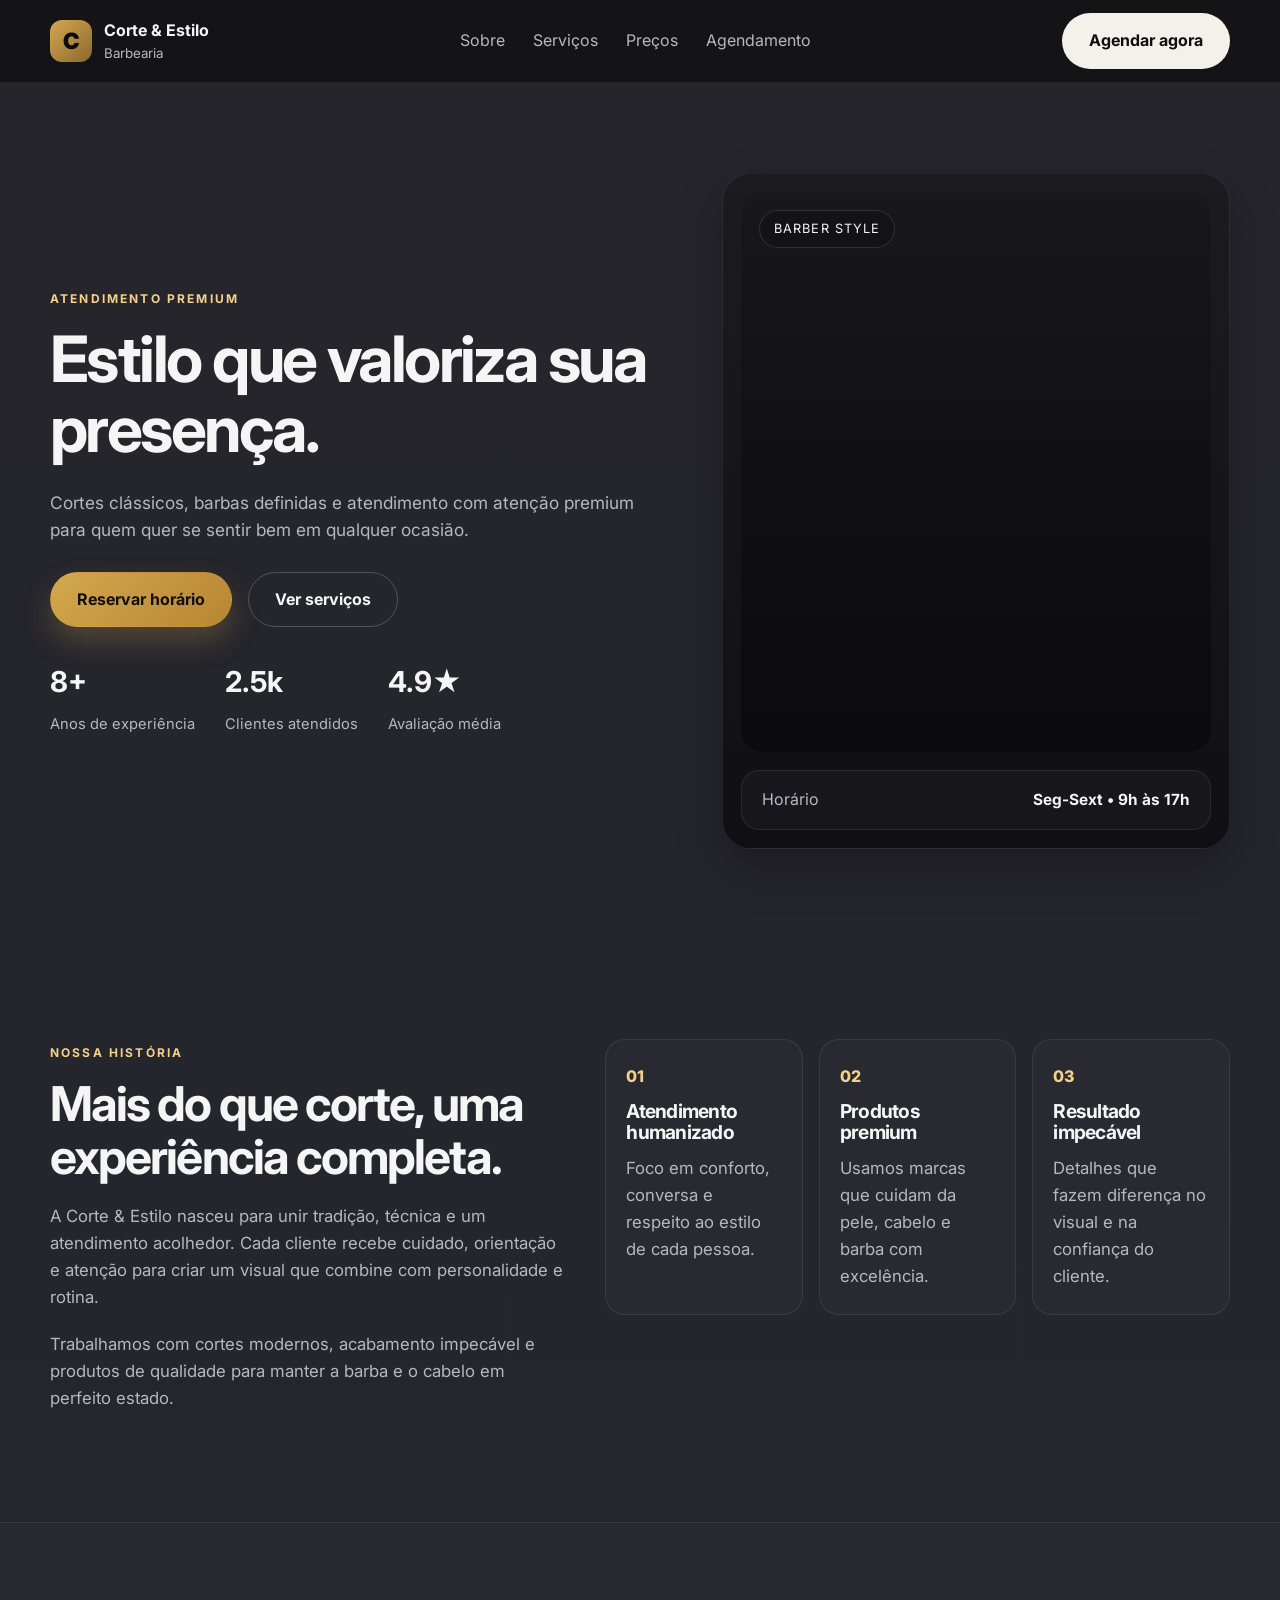
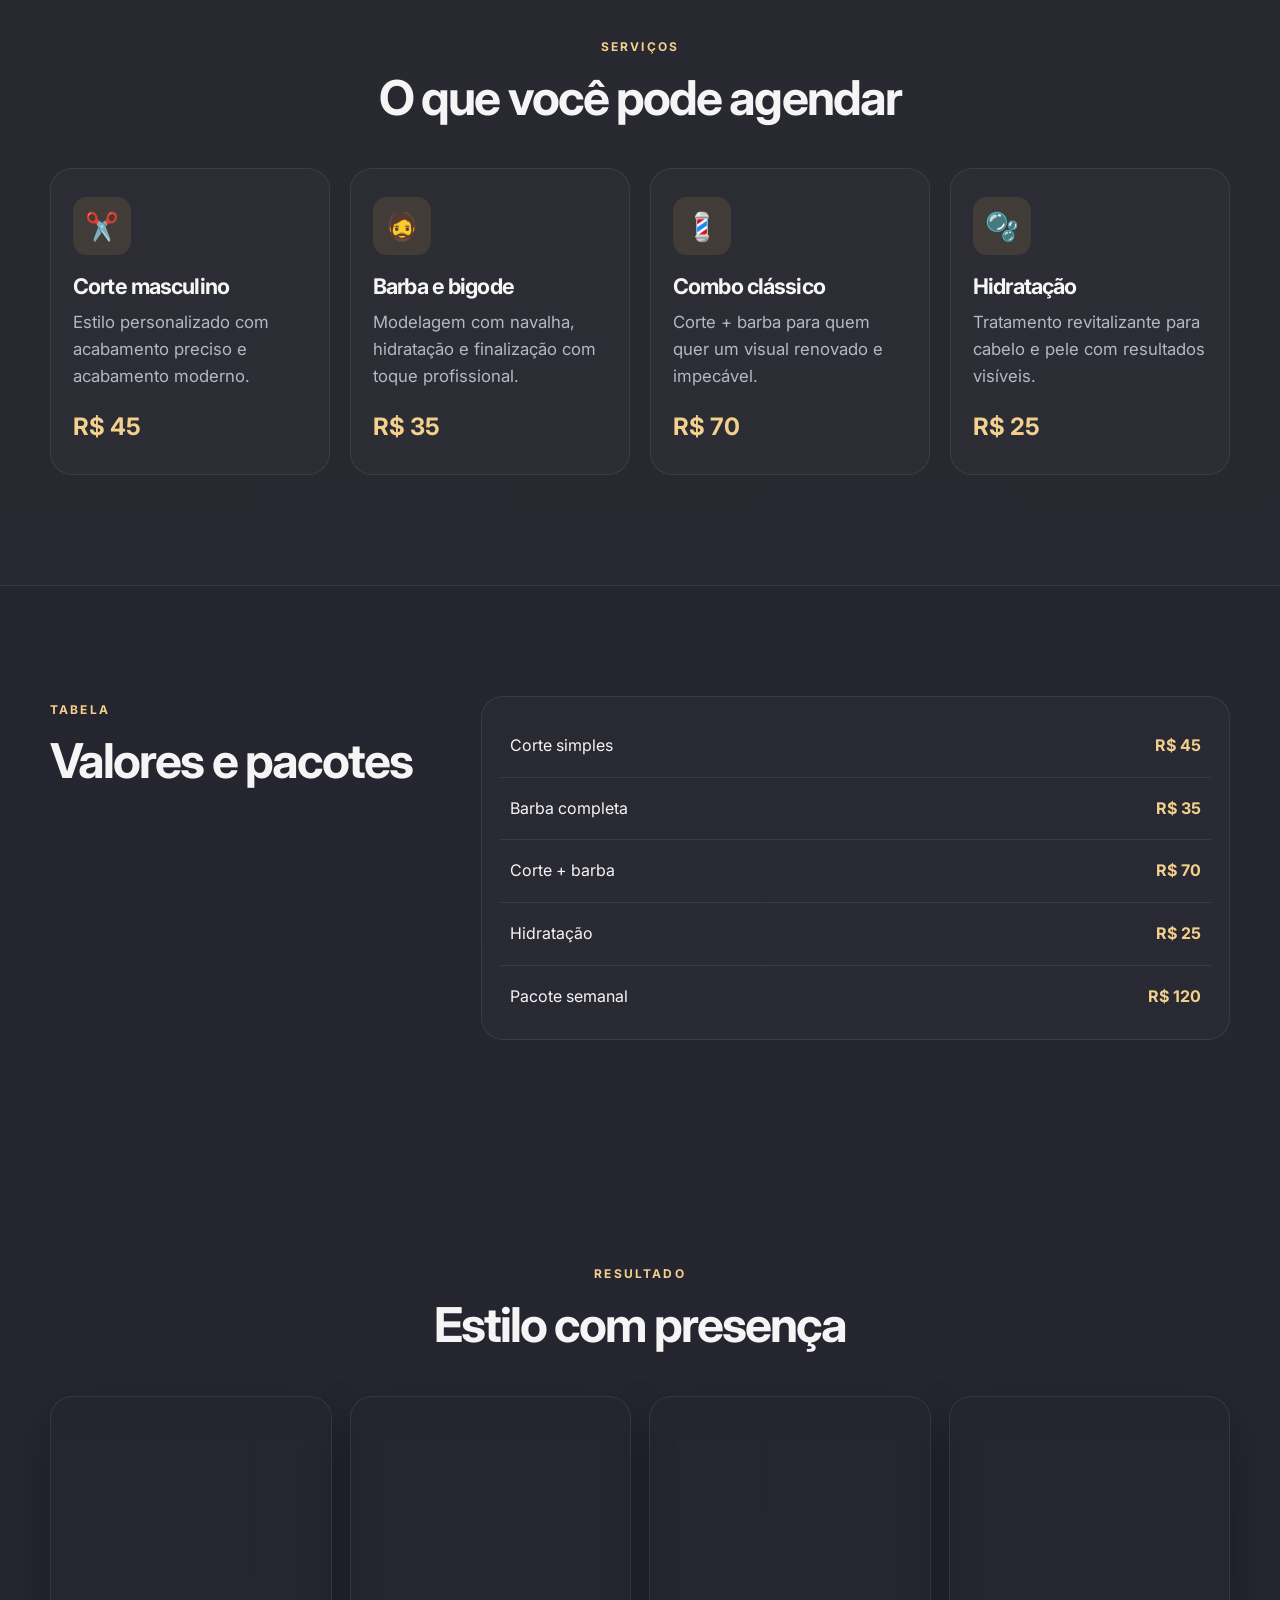
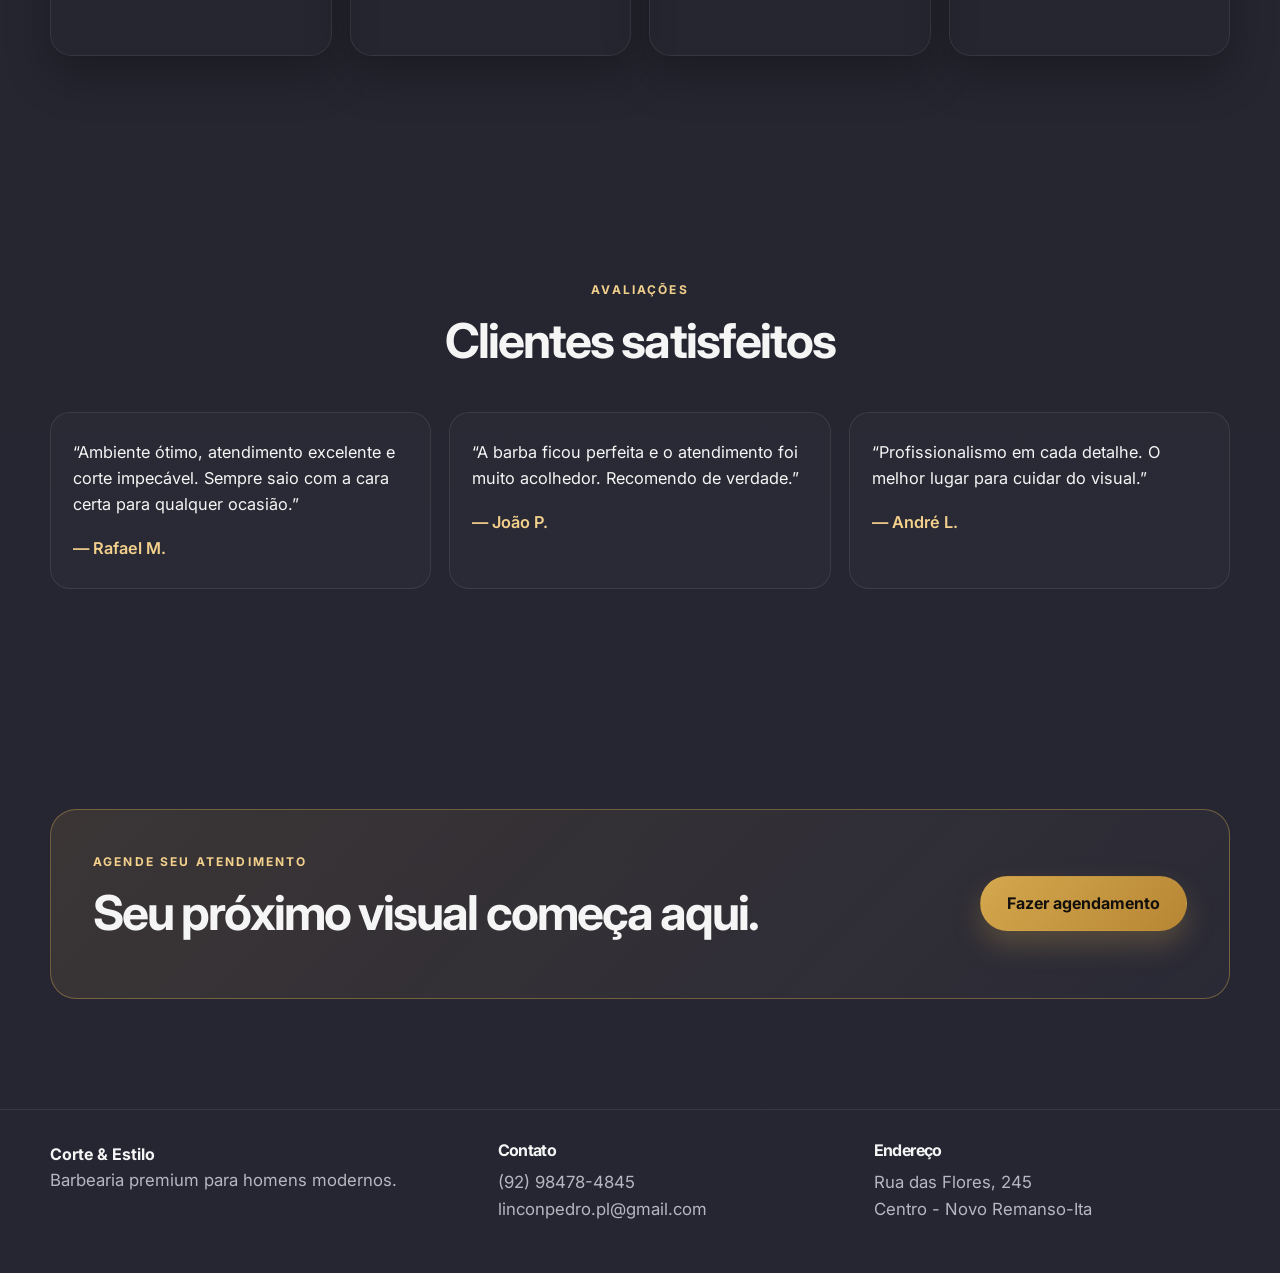
==== barbearia/index.html @ 75e9f83e "Add files via upload" ====
<!DOCTYPE html>
<html lang="pt-br">
<head>
    <meta charset="UTF-8">
    <meta name="viewport" content="width=device-width, initial-scale=1.0">
    <title>Barbearia Corte & Estilo</title>
   
    <link rel="preconnect" href="https://fonts.googleapis.com">
    <link rel="preconnect" href="https://fonts.gstatic.com" crossorigin>
    <link href="https://fonts.googleapis.com/css2?family=Inter:wght@400;500;600;700;800;900&display=swap" rel="stylesheet">
    <link rel="stylesheet" href="style.css">
</head>
<body>
    <header class="topbar">
        <div class="container nav">
            <div class="logo">
                <span class="logo-mark">C</span>
                <div>
                    <strong>Corte & Estilo</strong>
                    <small>Barbearia</small>
                </div>
            </div>

            <nav>
                <a href="#sobre">Sobre</a>
                <a href="#servicos">Serviços</a>
                <a href="#precos">Preços</a>
                <a href="#agendamento">Agendamento</a>
            </nav>

            <a class="btn btn-dark" href="pag1.html">Agendar agora</a>
        </div>
    </header>

    <main>
        <section class="hero">
            <div class="container hero-grid">
                <div class="hero-copy">
                    <span class="eyebrow">Atendimento premium</span>
                    <h1>Estilo que valoriza sua presença.</h1>
                    <p>
                        Cortes clássicos, barbas definidas e atendimento com atenção premium para quem 
                        quer se sentir bem em qualquer ocasião.
                    </p>

                    <div class="hero-actions">
                        <a class="btn btn-gold" href="pag1.html">Reservar horário</a>
                        <a class="btn btn-light" href="#servicos">Ver serviços</a>
                    </div>

                    <div class="hero-stats">
                        <div>
                            <strong>8+</strong>
                            <span>Anos de experiência</span>
                        </div>
                        <div>
                            <strong>2.5k</strong>
                            <span>Clientes atendidos</span>
                        </div>
                        <div>
                            <strong>4.9★</strong>
                            <span>Avaliação média</span>
                        </div>
                    </div>
                </div>

                <div class="hero-visual">
                    <div class="card-visual">
                        <div class="photo-frame">
                            <div class="mini-badge">Barber style</div>
                        </div>
                        <div class="info-box">
                            <span>Horário</span>
                            <strong>Seg-Sext • 9h às 17h</strong>
                        </div>
                    </div>
                </div>
            </div>
        </section>

        <section id="sobre" class="about section">
            <div class="container about-grid">
                <div class="about-text">
                    <span class="eyebrow">Nossa história</span>
                    <h2>Mais do que corte, uma experiência completa.</h2>
                    <p>
                        A Corte & Estilo nasceu para unir tradição, técnica e um atendimento acolhedor. 
                        Cada cliente recebe cuidado, orientação e atenção para criar um visual que combine
                        com personalidade e rotina.
                    </p>
                    <p>
                        Trabalhamos com cortes modernos, acabamento impecável e produtos de qualidade para 
                        manter a barba e o cabelo em perfeito estado.
                    </p>
                </div>

                <div class="about-points">
                    <div class="point">
                        <span>01</span>
                        <h3>Atendimento humanizado</h3>
                        <p>Foco em conforto, conversa e respeito ao estilo de cada pessoa.</p>
                    </div>
                    <div class="point">
                        <span>02</span>
                        <h3>Produtos premium</h3>
                        <p>Usamos marcas que cuidam da pele, cabelo e barba com excelência.</p>
                    </div>
                    <div class="point">
                        <span>03</span>
                        <h3>Resultado impecável</h3>
                        <p>Detalhes que fazem diferença no visual e na confiança do cliente.</p>
                    </div>
                </div>
            </div>
        </section>

        <section id="servicos" class="services section">
            <div class="container">
                <div class="section-heading">
                    <span class="eyebrow">Serviços</span>
                    <h2>O que você pode agendar</h2>
                </div>

                <div class="cards-grid">
                    <article class="service-card">
                        <div class="icon">✂️</div>
                        <h3>Corte masculino</h3>
                        <p>Estilo personalizado com acabamento preciso e acabamento moderno.</p>
                        <strong>R$ 45</strong>
                    </article>

                    <article class="service-card">
                        <div class="icon">🧔</div>
                        <h3>Barba e bigode</h3>
                        <p>Modelagem com navalha, hidratação e finalização com toque profissional.</p>
                        <strong>R$ 35</strong>
                    </article>

                    <article class="service-card">
                        <div class="icon">💈</div>
                        <h3>Combo clássico</h3>
                        <p>Corte + barba para quem quer um visual renovado e impecável.</p>
                        <strong>R$ 70</strong>
                    </article>

                    <article class="service-card">
                        <div class="icon">🫧</div>
                        <h3>Hidratação</h3>
                        <p>Tratamento revitalizante para cabelo e pele com resultados visíveis.</p>
                        <strong>R$ 25</strong>
                    </article>
                </div>
            </div>
        </section>

        <section id="precos" class="pricing section">
            <div class="container pricing-box">
                <div class="section-heading left">
                    <span class="eyebrow">Tabela</span>
                    <h2>Valores e pacotes</h2>
                </div>

                <div class="price-list">
                    <div class="price-row">
                        <span>Corte simples</span>
                        <strong>R$ 45</strong>
                    </div>
                    <div class="price-row">
                        <span>Barba completa</span>
                        <strong>R$ 35</strong>
                    </div>
                    <div class="price-row">
                        <span>Corte + barba</span>
                        <strong>R$ 70</strong>
                    </div>
                    <div class="price-row">
                        <span>Hidratação</span>
                        <strong>R$ 25</strong>
                    </div>
                    <div class="price-row">
                        <span>Pacote semanal</span>
                        <strong>R$ 120</strong>
                    </div>
                </div>
            </div>
        </section>

        <section class="gallery section">
            <div class="container">
                <div class="section-heading">
                    <span class="eyebrow">Resultado</span>
                    <h2>Estilo com presença</h2>
                </div>

                <div class="gallery-grid">
                    <div class="item item-one"></div>
                    <div class="item item-two"></div>
                    <div class="item item-three"></div>
                    <div class="item item-four"></div>
                </div>
            </div>
        </section>

        <section class="testimonials section">
            <div class="container">
                <div class="section-heading">
                    <span class="eyebrow">Avaliações</span>
                    <h2>Clientes satisfeitos</h2>
                </div>

                <div class="testimonial-grid">
                    <blockquote>
                        “Ambiente ótimo, atendimento excelente e corte impecável. Sempre saio com a cara 
                        certa para qualquer ocasião.”
                        <footer>— Rafael M.</footer>
                    </blockquote>
                    <blockquote>
                        “A barba ficou perfeita e o atendimento foi muito acolhedor. Recomendo de verdade.”
                        <footer>— João P.</footer>
                    </blockquote>
                    <blockquote>
                        “Profissionalismo em cada detalhe. O melhor lugar para cuidar do visual.”
                        <footer>— André L.</footer>
                    </blockquote>
                </div>
            </div>
        </section>

        <section id="agendamento" class="cta section">
            <div class="container cta-box">
                <div>
                    <span class="eyebrow">Agende seu atendimento</span>
                    <h2>Seu próximo visual começa aqui.</h2>
                </div>
                <a class="btn btn-gold" href="pag1.html">Fazer agendamento</a>
            </div>
        </section>
    </main>

    <footer class="footer">
        <div class="container footer-grid">
            <div>
                <strong>Corte & Estilo</strong>
                <p>Barbearia premium para homens modernos.</p>
            </div>
            <div>
                <h4>Contato</h4>
                <p>(92) 98478-4845</p>
                <p>linconpedro.pl@gmail.com</p>
            </div>
            <div>
                <h4>Endereço</h4>
                <p>Rua das Flores, 245</p>
                <p>Centro - Novo Remanso-Ita</p>
            </div>
        </div>
    </footer>
</body>
</html>
---- barbearia/style.css ----
:root {
    --bg: #0f0f12;
    --bg-soft: #17171d;
    --panel: #1d1d24;
    --panel-2: #2b2b35;
    --gold: #d4a84e;
    --gold-soft: #f3d18c;
    --text: #f5f5f5;
    --muted: #b7b7c2;
    --line: rgba(255, 255, 255, 0.08);
    --shadow: 0 20px 45px rgba(0, 0, 0, 0.28);
}

* {
    margin: 0;
    padding: 0;
    box-sizing: border-box;
}

html {
    scroll-behavior: smooth;
}

body {
    font-family: 'Inter', sans-serif;
    background: linear-gradient(180deg, #25252b 0%, #262633 100%);
    color: var(--text);
    line-height: 1.6;
}

img {
    max-width: 100%;
    display: block;
}

a {
    text-decoration: none;
    color: inherit;
}

button,
input,
select,
textarea {
    font: inherit;
}

.container {
    width: min(1180px, calc(100% - 32px));
    margin: 0 auto;
}

.section {
    padding: 110px 0;
}

.eyebrow {
    display: inline-block;
    font-size: 12px;
    letter-spacing: 0.18em;
    text-transform: uppercase;
    color: var(--gold-soft);
    margin-bottom: 16px;
    font-weight: 700;
}

h1, h2, h3, h4 {
    line-height: 1.1;
    letter-spacing: -0.04em;
}

h1 {
    font-size: clamp(2.8rem, 5vw, 5rem);
    margin-bottom: 24px;
}

h2 {
    font-size: clamp(2rem, 4vw, 3rem);
    margin-bottom: 20px;
}

p {
    color: var(--muted);
    font-size: 1.05rem;
}

.topbar {
    position: sticky;
    top: 0;
    z-index: 50;
    backdrop-filter: blur(12px);
    background: rgba(15, 15, 18, 0.75);
    border-bottom: 1px solid var(--line);
}

.nav {
    display: flex;
    align-items: center;
    justify-content: space-between;
    min-height: 82px;
    gap: 24px;
}

.logo {
    display: flex;
    align-items: center;
    gap: 12px;
}

.logo-mark {
    display: grid;
    place-items: center;
    width: 42px;
    height: 42px;
    border-radius: 12px;
    background: linear-gradient(135deg, var(--gold), #8d6830);
    color: #0b0b0d;
    font-weight: 900;
    font-size: 1.4rem;
}

.logo strong {
    display: block;
    font-size: 1rem;
}

.logo small {
    color: var(--muted);
    display: block;
}

nav {
    display: flex;
    align-items: center;
    gap: 28px;
    color: var(--muted);
}

nav a {
    transition: color 0.2s ease;
}

nav a:hover {
    color: var(--gold-soft);
}

.btn {
    display: inline-flex;
    align-items: center;
    justify-content: center;
    border-radius: 999px;
    padding: 14px 26px;
    font-weight: 700;
    transition: transform 0.2s ease, box-shadow 0.2s ease;
    border: 1px solid transparent;
}

.btn:hover {
    transform: translateY(-2px);
}

.btn-dark {
    background: #f4f0ea;
    color: #0f0f12;
}

.btn-gold {
    background: linear-gradient(135deg, var(--gold) 0%, #b78634 100%);
    color: #120f0d;
    box-shadow: 0 14px 28px rgba(212, 168, 78, 0.25);
}

.btn-light {
    background: transparent;
    border-color: rgba(255, 255, 255, 0.2);
    color: var(--text);
}

.hero {
    padding: 90px 0 80px;
}

.hero-grid {
    display: grid;
    grid-template-columns: 1.1fr 0.9fr;
    align-items: center;
    gap: 52px;
}

.hero-copy p {
    max-width: 620px;
    margin-bottom: 28px;
    font-size: 1.08rem;
}

.hero-actions {
    display: flex;
    flex-wrap: wrap;
    gap: 16px;
    margin-bottom: 32px;
}

.hero-stats {
    display: flex;
    flex-wrap: wrap;
    gap: 30px;
}

.hero-stats div {
    min-width: 120px;
}

.hero-stats strong {
    display: block;
    font-size: 1.8rem;
    margin-bottom: 6px;
}

.hero-stats span {
    color: var(--muted);
    font-size: 0.92rem;
}

.hero-visual {
    display: flex;
    justify-content: center;
}

.card-visual {
    width: min(510px, 100%);
    background: linear-gradient(180deg, #1b1b20 0%, #101014 100%);
    border: 1px solid var(--line);
    border-radius: 28px;
    padding: 18px;
    box-shadow: var(--shadow);
}

.photo-frame {
    position: relative;
    min-height: 560px;
    border-radius: 22px;
    background:
        linear-gradient(180deg, rgba(0, 0, 0, 0.1), rgba(0, 0, 0, 0.4)),
        url('https://images.unsplash.com/photo-1517832606299-7ae9b720a186?auto=format&fit=crop&w=900&q=80') center/cover no-repeat;
}

.mini-badge {
    position: absolute;
    top: 18px;
    left: 18px;
    background: rgba(19, 19, 20, 0.75);
    border: 1px solid rgba(255, 255, 255, 0.12);
    border-radius: 999px;
    padding: 8px 14px;
    font-size: 0.8rem;
    letter-spacing: 0.08em;
    text-transform: uppercase;
}

.info-box {
    display: flex;
    justify-content: space-between;
    align-items: center;
    gap: 12px;
    margin-top: 18px;
    background: rgba(255, 255, 255, 0.03);
    border: 1px solid var(--line);
    border-radius: 18px;
    padding: 16px 20px;
}

.info-box span {
    color: var(--muted);
}

.info-box strong {
    font-size: 0.96rem;
}

.about-grid {
    display: grid;
    grid-template-columns: 1fr 1.2fr;
    gap: 35px;
    align-items: start;
}

.about-text p + p {
    margin-top: 20px;
}

.about-points { 
    display: grid;
    grid-template-columns: repeat(3, minmax(0, 1fr));
    gap: 16px;
}

.point { 
    padding: 24px 20px;
    border: 1px solid var(--line);
    border-radius: 20px;
    background: rgba(255, 255, 255, 0.02);
}

.point span {
    display: inline-block;
    font-weight: 800;
    color: var(--gold-soft);
    margin-bottom: 12px;
}

.point h3 {
    margin-bottom: 12px;
    font-size: 1.2rem;
}

.services {
    background: rgba(255, 255, 255, 0.015);
    border-top: 1px solid var(--line);
    border-bottom: 1px solid var(--line);
}

.section-heading {
    text-align: center;
    margin-bottom: 44px;
}

.section-heading.left {
    text-align: left;
    margin-bottom: 28px;
}

.cards-grid {
    display: grid;
    grid-template-columns: repeat(4, minmax(0, 1fr));
    gap: 20px;
}

.service-card {
    padding: 28px 22px;
    border: 1px solid var(--line);
    border-radius: 22px;
    background: rgba(255, 255, 255, 0.02);
    transition: transform 0.2s ease, border-color 0.2s ease;
}

.service-card:hover {
    transform: translateY(-4px);
    border-color: rgba(212, 168, 78, 0.5);
}

.icon {
    width: 58px;
    height: 58px;
    display: grid;
    place-items: center;
    font-size: 1.7rem;
    border-radius: 14px;
    background: rgba(212, 168, 78, 0.12);
    margin-bottom: 20px;
}

.service-card h3 {
    margin-bottom: 10px;
    font-size: 1.35rem;
}

.service-card p {
    margin-bottom: 18px;
}

.service-card strong {
    color: var(--gold-soft);
    font-size: 1.5rem;
}

.pricing-box {
    display: grid;
    grid-template-columns: 0.7fr 1.3fr;
    gap: 28px;
    align-items: start;
}

.price-list {
    background: rgba(255, 255, 255, 0.02);
    border: 1px solid var(--line);
    border-radius: 22px;
    padding: 18px 18px 12px;
}

.price-row {
    display: flex;
    justify-content: space-between;
    gap: 16px;
    padding: 18px 10px;
    border-bottom: 1px solid var(--line);
}

.price-row:last-child {
    border-bottom: none;
}

.price-row strong {
    color: var(--gold-soft);
}

.gallery-grid {
    display: grid;
    grid-template-columns: repeat(4, minmax(0, 1fr));
    gap: 18px;
}

.item {
    min-height: 260px;
    border-radius: 22px;
    border: 1px solid var(--line);
    background-size: cover;
    background-position: center;
    box-shadow: var(--shadow);
}

.item-one {
    background-image: url('https://images.unsplash.com/photo-1503951914875-452162b0f3ce?auto=format&fit=crop&w=800&q=80');
}

.item-two {
    background-image: url('https://images.unsplash.com/photo-1521590832167-7bcbfaa6381f?auto=format&fit=crop&w=800&q=80');
}

.item-three {
    background-image: url('https://images.unsplash.com/photo-1556228578-8c89e6adf883?auto=format&fit=crop&w=800&q=80');
}

.item-four {
    background-image: url('https://images.unsplash.com/photo-1512496015851-a90fb38ba796?auto=format&fit=crop&w=800&q=80');
}

.testimonial-grid {
    display: grid;
    grid-template-columns: repeat(3, minmax(0, 1fr));
    gap: 18px;
}

blockquote {
    padding: 26px 22px;
    border-radius: 20px;
    border: 1px solid var(--line);
    background: rgba(255, 255, 255, 0.02);
    color: var(--text);
    font-size: 1.02rem;
}

blockquote footer {
    margin-top: 18px;
    color: var(--gold-soft);
    font-weight: 600;
}

.cta-box {
    display: flex;
    justify-content: space-between;
    align-items: center;
    gap: 20px;
    padding: 38px 42px;
    border-radius: 26px;
    border: 1px solid rgba(212, 168, 78, 0.4);
    background: linear-gradient(135deg, rgba(212, 168, 78, 0.12), rgba(255, 255, 255, 0.02));
}

.footer {
    padding: 32px 0 50px;
    border-top: 1px solid var(--line);
}

.footer-grid {
    display: grid;
    grid-template-columns: 1.2fr 1fr 1fr;
    gap: 20px;
}

.footer h4 {
    margin-bottom: 10px;
    font-size: 1rem;
}

.page-booking {
    min-height: 100vh;
}

.booking-header {
    position: static;
}

.booking-main {
    padding: 70px 0 90px;
}

.booking-layout {
    display: grid;
    grid-template-columns: 1.4fr 0.8fr;
    gap: 26px;
    align-items: start;
}

.booking-card,
.panel-box {
    background: rgba(255, 255, 255, 0.02);
    border: 1px solid var(--line);
    border-radius: 24px;
    padding: 30px;
    box-shadow: var(--shadow);
}

.booking-card h1 {
    margin-bottom: 10px;
}

.booking-card p {
    margin-bottom: 24px;
}

.booking-form {
    display: grid;
    gap: 18px;
}

.field-row {
    display: grid;
    grid-template-columns: repeat(2, minmax(0, 1fr));
    gap: 18px;
}

label {
    display: grid;
    gap: 8px;
    color: var(--text);
    font-weight: 500;
}

input,
select,
textarea {
    width: 100%;
    border: 1px solid var(--line);
    background: rgba(255, 255, 255, 0.02);
    color: var(--text);
    border-radius: 14px;
    padding: 14px 15px;
    outline: none;
}

input:focus,
select:focus,
textarea:focus {
    border-color: rgba(212, 168, 78, 0.7);
    box-shadow: 0 0 0 3px rgba(212, 168, 78, 0.12);
}

textarea {
    resize: vertical;
    min-height: 110px;
}

.full-width {
    width: 100%;
    margin-top: 10px;
}

.info-panel {
    display: grid;
    gap: 18px;
}

.panel-box ul {
    list-style: none;
    display: grid;
    gap: 10px;
    color: var(--muted);
    margin-top: 18px;
}

.panel-box.highlight {
    background: linear-gradient(180deg, rgba(212, 168, 78, 0.12), rgba(255, 255, 255, 0.02));
}

.saved-section {
    margin-top: 26px;
    padding-top: 20px;
    border-top: 1px solid var(--line);
}

.saved-section h3 {
    margin-bottom: 14px;
    font-size: 1.2rem;
}

.agendamentos-lista {
    display: grid;
    gap: 12px;
}

.agendamento-item {
    display: flex;
    justify-content: space-between;
    gap: 12px;
    align-items: center;
    padding: 14px 16px;
    border: 1px solid var(--line);
    border-radius: 14px;
    background: rgba(255, 255, 255, 0.02);
}

.agendamento-item strong {
    display: block;
    margin-bottom: 4px;
}

.agendamento-item p,
.agendamento-item small {
    margin: 0;
    color: var(--muted);
}

.empty-state {
    color: var(--muted);
    padding: 10px 0;
}

.delete-btn {
    border: none;
    border-radius: 10px;
    background: rgba(255, 100, 100, 0.12);
    color: #ffb3b3;
    cursor: pointer;
    padding: 8px 10px;
    font-weight: 600;
}

@media (max-width: 980px) {
    .hero-grid,
    .about-grid,
    .pricing-box,
    .booking-layout,
    .footer-grid {
        grid-template-columns: 1fr;
    }

    .cards-grid,
    .gallery-grid,
    .testimonial-grid,
    .about-points {
        grid-template-columns: repeat(2, minmax(0, 1fr));
    }

    nav {
        display: none;
    }
}

@media (max-width: 640px) {
    .cards-grid,
    .gallery-grid,
    .testimonial-grid,
    .about-points,
    .field-row {
        grid-template-columns: 1fr;
    }

    .hero {
        padding-top: 62px;
    }

    .cta-box {
        flex-direction: column;
        align-items: flex-start;
        padding: 26px 22px;
    }

    .photo-frame {
        min-height: 430px;
    }

    .booking-card,
    .panel-box {
        padding: 22px 18px;
    }
}
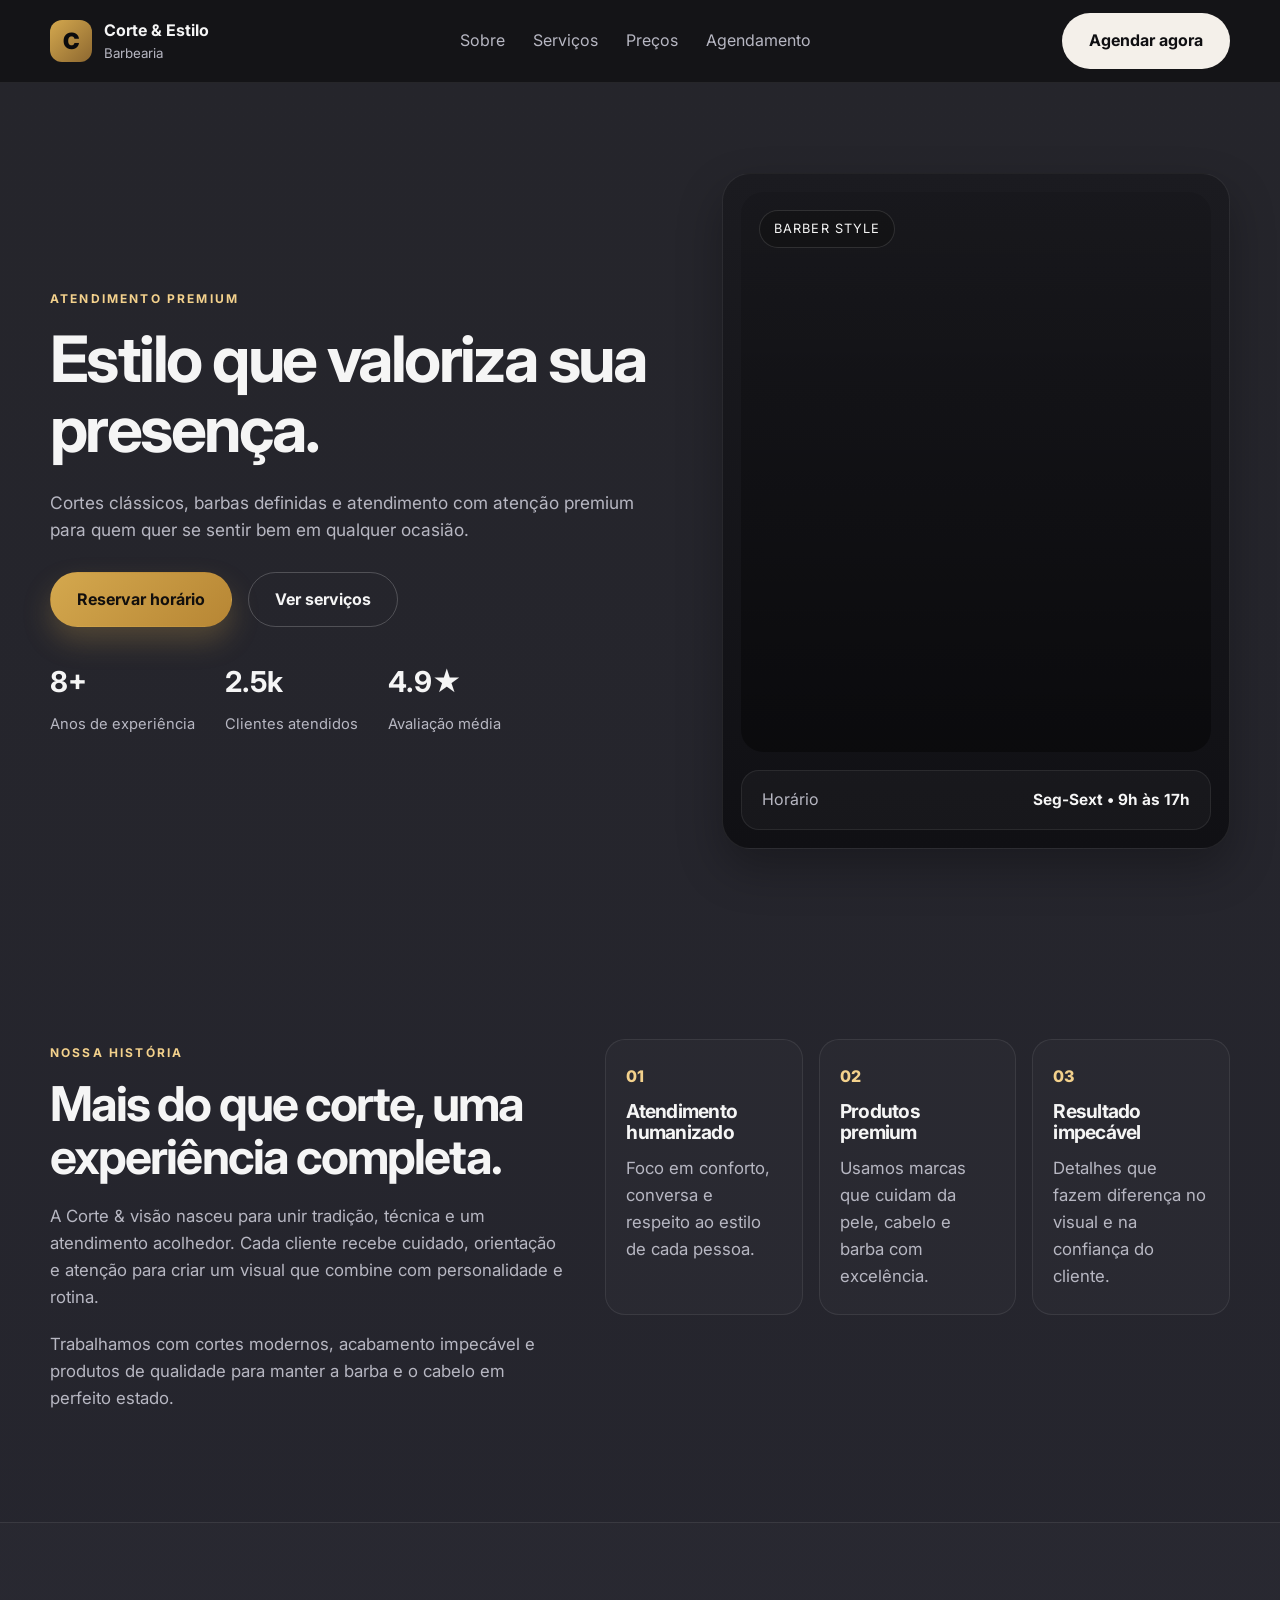
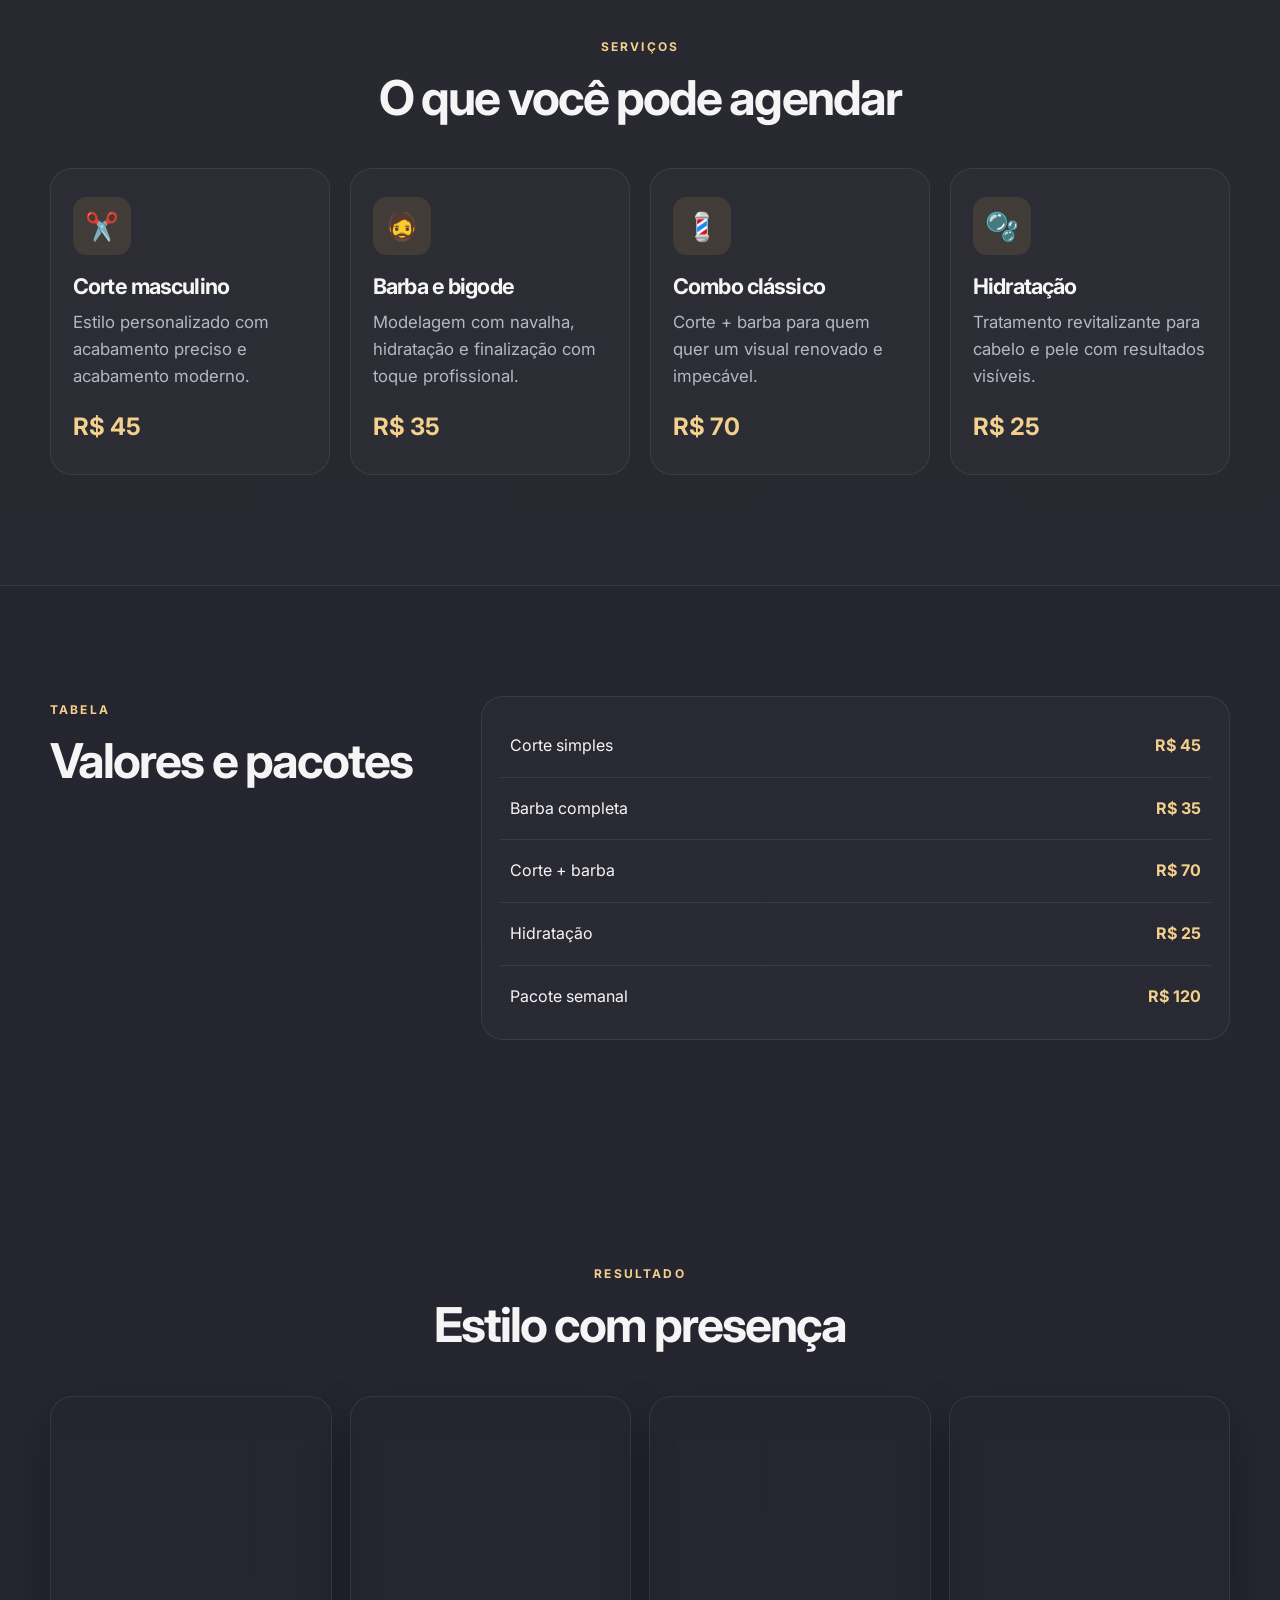
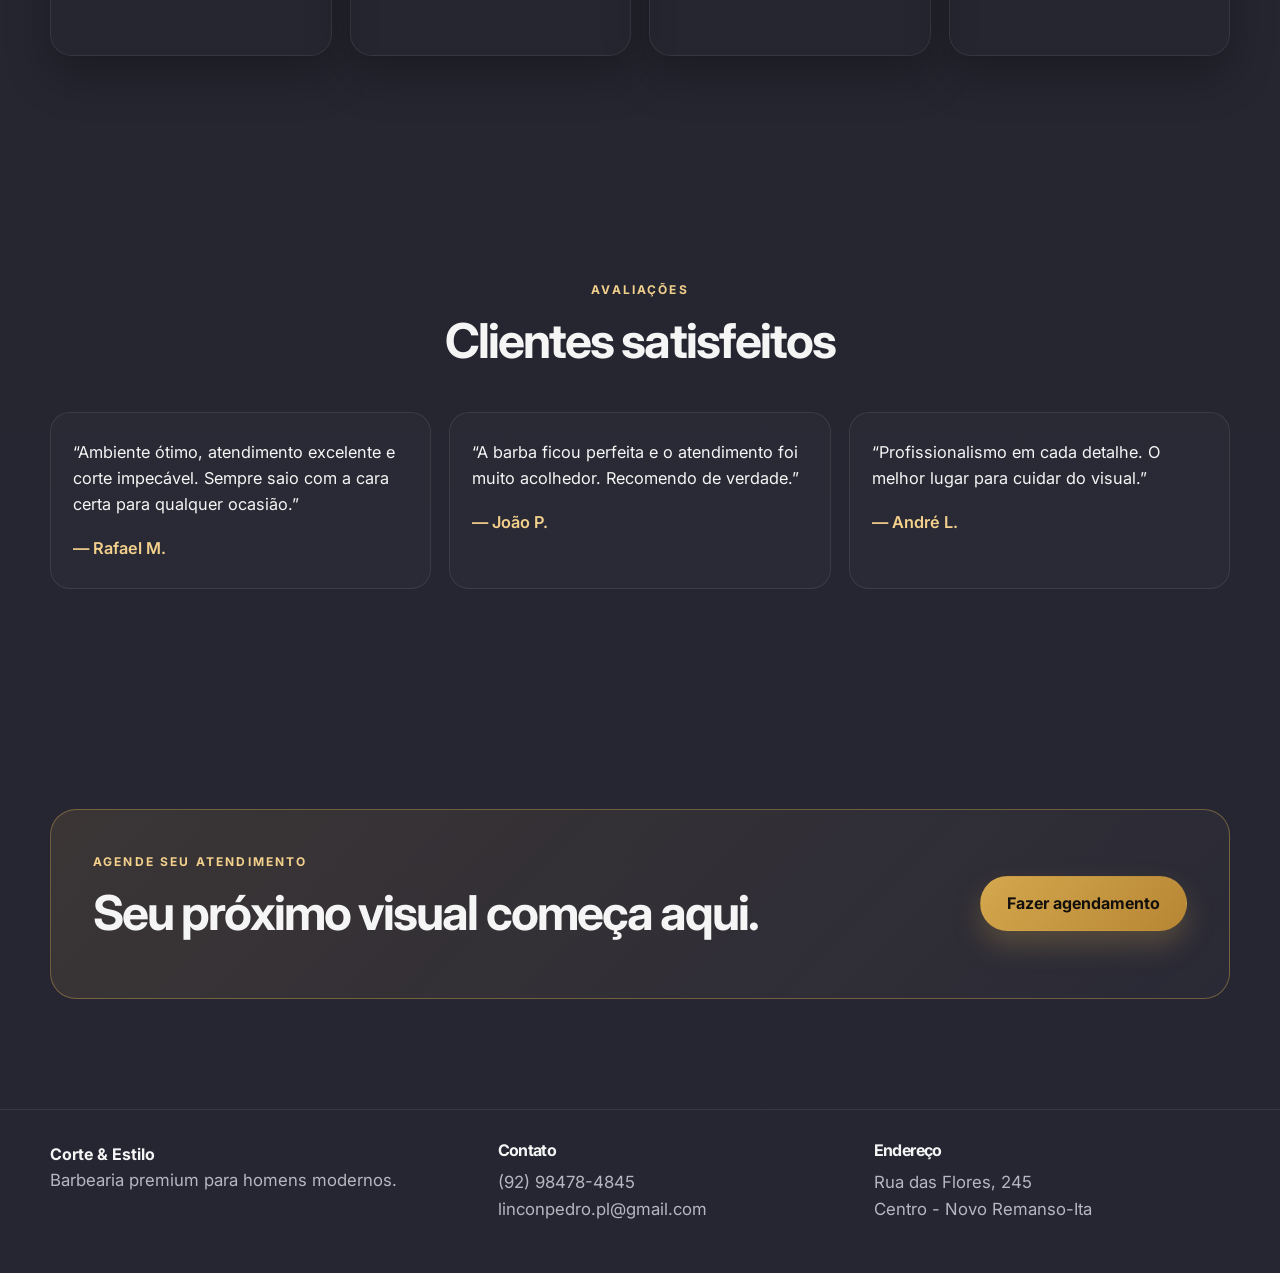
==== commit aa57e5db: "Fix typo in about text section" ====
--- a/barbearia/index.html
+++ b/barbearia/index.html
@@ -84,7 +84,7 @@
                     <span class="eyebrow">Nossa história</span>
                     <h2>Mais do que corte, uma experiência completa.</h2>
                     <p>
-                        A Corte & Estilo nasceu para unir tradição, técnica e um atendimento acolhedor. 
+                        A Corte & visão nasceu para unir tradição, técnica e um atendimento acolhedor. 
                         Cada cliente recebe cuidado, orientação e atenção para criar um visual que combine
                         com personalidade e rotina.
                     </p>
